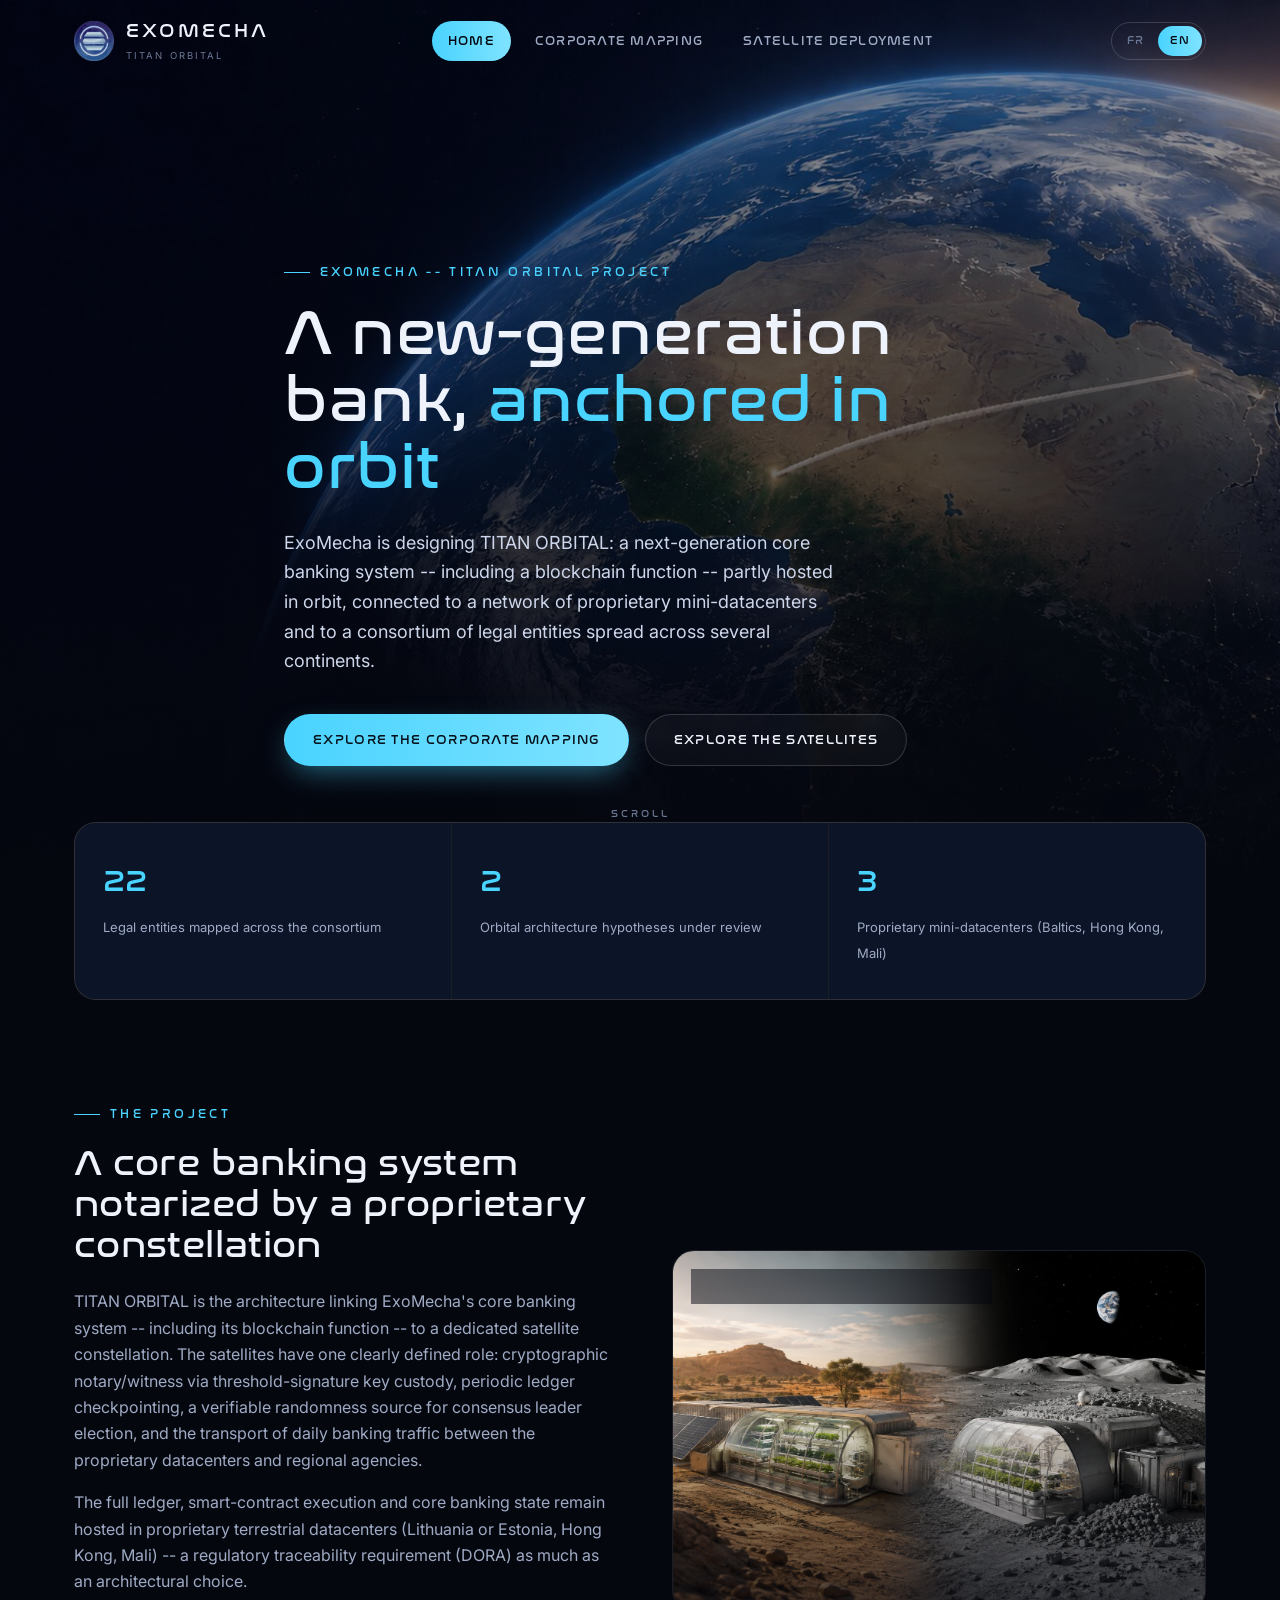
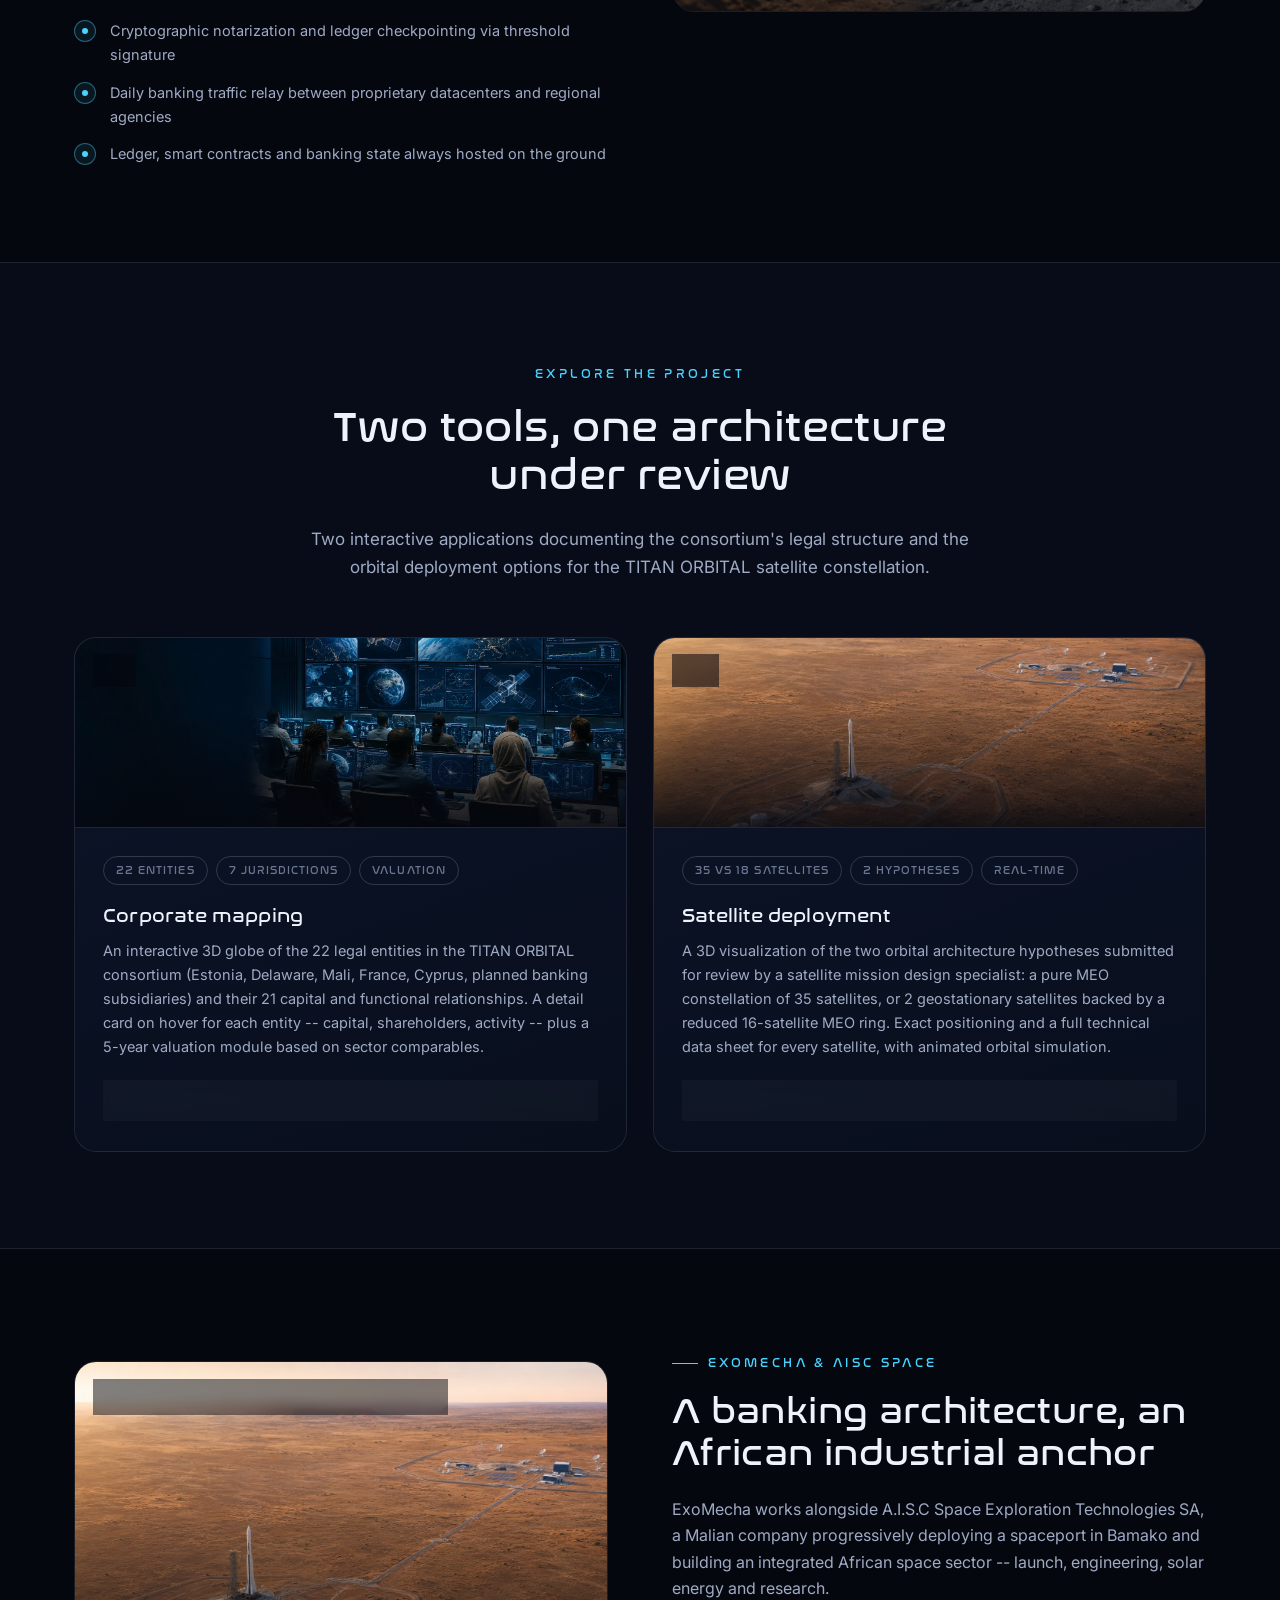
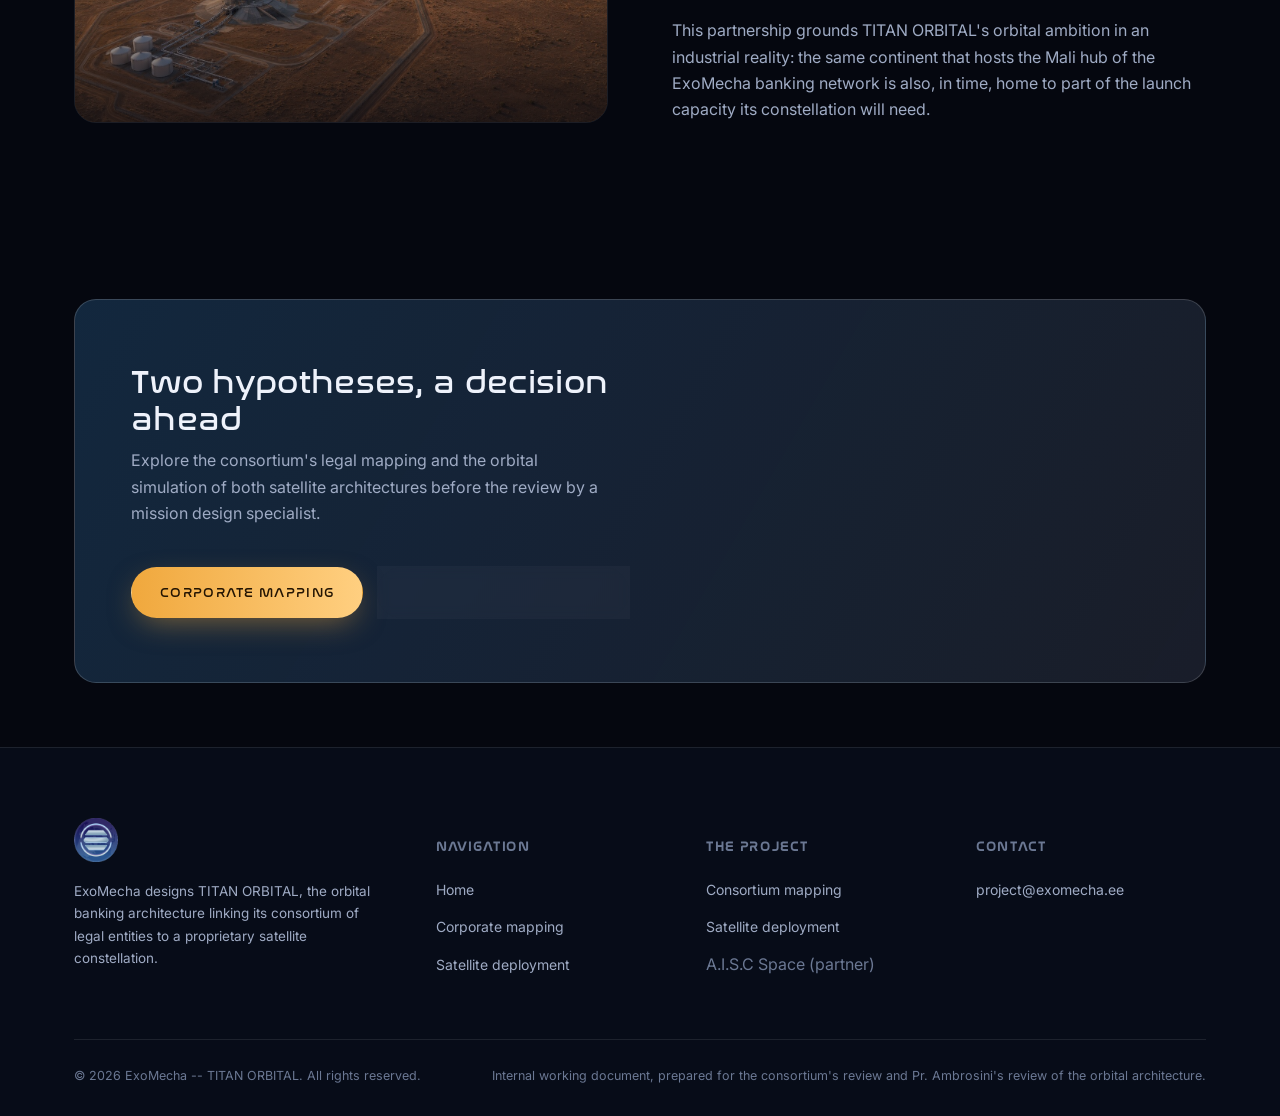
==== en/index.html @ da2b10bd "Add files via upload" ====
<!DOCTYPE html>
<html lang="en">
<head>
<meta charset="UTF-8">
<meta name="viewport" content="width=device-width, initial-scale=1.0">
<title>ExoMecha -- TITAN ORBITAL: an orbital banking infrastructure</title>
<meta name="description" content="ExoMecha designs TITAN ORBITAL, an orbital banking architecture linking a consortium of legal entities to a proprietary satellite constellation. Corporate mapping and 3D visualization of the two deployment hypotheses.">
<meta property="og:title" content="ExoMecha -- TITAN ORBITAL: an orbital banking infrastructure">
<meta property="og:description" content="ExoMecha designs TITAN ORBITAL, an orbital banking architecture linking a consortium of legal entities to a proprietary satellite constellation. Corporate mapping and 3D visualization of the two deployment hypotheses.">
<meta property="og:type" content="website">
<meta property="og:image" content="../assets/img/earth-launch.jpg">
<link rel="icon" type="image/png" href="../assets/img/exomecha-logo.png">
<link rel="preconnect" href="https://fonts.googleapis.com">
<link rel="preconnect" href="https://fonts.gstatic.com" crossorigin>
<link href="https://fonts.googleapis.com/css2?family=Inter:wght@400;500;600;700&display=swap" rel="stylesheet">
<link rel="stylesheet" href="../assets/css/style.css">
</head>
<body>
<!-- ============ HEADER ============ -->
<header class="site-header">
  <div class="container">
    <a href="index.html" class="brand">
      <img src="../assets/img/exomecha-logo.png" alt="ExoMecha" class="brand-logo">
      <span>
        <span class="brand-word font-display">EXOMECHA</span>
        <span class="brand-sub">Titan Orbital</span>
      </span>
    </a>

    <nav class="nav-links">
      <a href="index.html" class="active">Home</a>
      <a href="cartography.html">Corporate Mapping</a>
      <a href="satellites.html">Satellite Deployment</a>
    </nav>

    <div class="nav-cta">
      <div class="lang-switch">
        <a href="../index.html">FR</a>
        <a href="index.html" class="is-active">EN</a>
      </div>
      <button class="nav-toggle" aria-label="Open menu" aria-expanded="false">
        <span></span><span></span><span></span>
      </button>
    </div>
  </div>
</header>

<!-- ============ HERO ============ -->
<section class="hero">
  <div class="hero-bg" style="background-image:url('../assets/img/earth-launch.jpg');"></div>
  <div class="container hero-inner">
    <div class="eyebrow">ExoMecha -- TITAN ORBITAL Project</div>
    <h1 class="font-display">A new-generation bank, <span class="accent">anchored in orbit</span></h1>
    <p class="lead">ExoMecha is designing TITAN ORBITAL: a next-generation core banking system -- including a blockchain function -- partly hosted in orbit, connected to a network of proprietary mini-datacenters and to a consortium of legal entities spread across several continents.</p>
    <div class="hero-actions">
      <a href="cartography.html" class="btn btn-primary">Explore the corporate mapping</a>
      <a href="satellites.html" class="btn btn-ghost">Explore the satellites</a>
    </div>
  </div>
  <div class="hero-scroll">
    <span>Scroll</span>
    <span class="line"></span>
  </div>
</section>

<!-- ============ STATS ============ -->
<div class="container">
  <div class="stats-bar" data-reveal>
    <div class="stat-cell">
      <span class="num font-display">22</span>
      <span class="label">Legal entities mapped across the consortium</span>
    </div>
    <div class="stat-cell">
      <span class="num font-display">2</span>
      <span class="label">Orbital architecture hypotheses under review</span>
    </div>
    <div class="stat-cell">
      <span class="num font-display">3</span>
      <span class="label">Proprietary mini-datacenters (Baltics, Hong Kong, Mali)</span>
    </div>
  </div>
</div>

<!-- ============ MISSION ============ -->
<section class="section">
  <div class="container">
    <div class="split">
      <div class="split-body" data-reveal>
        <div class="eyebrow">The project</div>
        <h2 class="font-display">A core banking system notarized by a proprietary constellation</h2>
        <p>TITAN ORBITAL is the architecture linking ExoMecha's core banking system -- including its blockchain function -- to a dedicated satellite constellation. The satellites have one clearly defined role: cryptographic notary/witness via threshold-signature key custody, periodic ledger checkpointing, a verifiable randomness source for consensus leader election, and the transport of daily banking traffic between the proprietary datacenters and regional agencies.</p>
        <p>The full ledger, smart-contract execution and core banking state remain hosted in proprietary terrestrial datacenters (Lithuania or Estonia, Hong Kong, Mali) -- a regulatory traceability requirement (DORA) as much as an architectural choice.</p>
        <ul class="checklist">
          <li><span class="dot"></span> Cryptographic notarization and ledger checkpointing via threshold signature</li>
          <li><span class="dot"></span> Daily banking traffic relay between proprietary datacenters and regional agencies</li>
          <li><span class="dot"></span> Ledger, smart contracts and banking state always hosted on the ground</li>
        </ul>
      </div>
      <div class="split-media" data-reveal>
        <span class="frame-tag">Earth and orbital infrastructure</span>
        <img src="../assets/img/research-earth-moon.jpg" alt="Earth and Moon, orbital infrastructure reference" loading="lazy">
      </div>
    </div>
  </div>
</section>

<!-- ============ TOOLS ============ -->
<section class="section section--alt" id="tools">
  <div class="container">
    <div class="section-head center" data-reveal>
      <div class="eyebrow">Explore the project</div>
      <h2 class="font-display">Two tools, one architecture under review</h2>
      <p>Two interactive applications documenting the consortium's legal structure and the orbital deployment options for the TITAN ORBITAL satellite constellation.</p>
    </div>

    <div class="tool-grid" data-reveal>
      <a href="cartography.html" class="tool-card">
        <div class="tool-card-media">
          <span class="tool-card-num">01</span>
          <img src="../assets/img/control-room.jpg" alt="Consortium corporate mapping" loading="lazy">
        </div>
        <div class="tool-card-body">
          <div class="tool-card-meta"><span>22 entities</span><span>7 jurisdictions</span><span>Valuation</span></div>
          <h3>Corporate mapping</h3>
          <p>An interactive 3D globe of the 22 legal entities in the TITAN ORBITAL consortium (Estonia, Delaware, Mali, France, Cyprus, planned banking subsidiaries) and their 21 capital and functional relationships. A detail card on hover for each entity -- capital, shareholders, activity -- plus a 5-year valuation module based on sector comparables.</p>
          <span class="btn btn-ghost btn-sm">Open the corporate mapping</span>
        </div>
      </a>

      <a href="satellites.html" class="tool-card">
        <div class="tool-card-media">
          <span class="tool-card-num">02</span>
          <img src="../assets/img/spaceport.jpg" alt="Satellite deployment 3D visualization" loading="lazy">
        </div>
        <div class="tool-card-body">
          <div class="tool-card-meta"><span>35 vs 18 satellites</span><span>2 hypotheses</span><span>Real-time</span></div>
          <h3>Satellite deployment</h3>
          <p>A 3D visualization of the two orbital architecture hypotheses submitted for review by a satellite mission design specialist: a pure MEO constellation of 35 satellites, or 2 geostationary satellites backed by a reduced 16-satellite MEO ring. Exact positioning and a full technical data sheet for every satellite, with animated orbital simulation.</p>
          <span class="btn btn-ghost btn-sm">Open the satellites</span>
        </div>
      </a>
    </div>
  </div>
</section>

<!-- ============ PARTNERSHIP ============ -->
<section class="section">
  <div class="container">
    <div class="split reverse">
      <div class="split-body" data-reveal>
        <div class="eyebrow">ExoMecha &amp; AISC Space</div>
        <h2 class="font-display">A banking architecture, an African industrial anchor</h2>
        <p>ExoMecha works alongside A.I.S.C Space Exploration Technologies SA, a Malian company progressively deploying a spaceport in Bamako and building an integrated African space sector -- launch, engineering, solar energy and research.</p>
        <p>This partnership grounds TITAN ORBITAL's orbital ambition in an industrial reality: the same continent that hosts the Mali hub of the ExoMecha banking network is also, in time, home to part of the launch capacity its constellation will need.</p>
      </div>
      <div class="split-media" data-reveal>
        <span class="frame-tag">Spaceport projection -- AISC Space, Mali</span>
        <img src="../assets/img/spaceport.jpg" alt="Spaceport infrastructure projection in Mali" loading="lazy">
      </div>
    </div>
  </div>
</section>

<!-- ============ CTA ============ -->
<section class="section--tight">
  <div class="container">
    <div class="cta-banner" data-reveal>
      <div>
        <h2 class="font-display">Two hypotheses, a decision ahead</h2>
        <p>Explore the consortium's legal mapping and the orbital simulation of both satellite architectures before the review by a mission design specialist.</p>
      </div>
      <div class="cta-actions">
        <a href="cartography.html" class="btn btn-gold">Corporate mapping</a>
        <a href="satellites.html" class="btn btn-ghost">Satellite deployment</a>
      </div>
    </div>
  </div>
</section>
<!-- ============ FOOTER ============ -->
<footer class="site-footer">
  <div class="container">
    <div class="footer-top">
      <div class="footer-brand">
        <a href="index.html" class="brand">
          <img src="../assets/img/exomecha-logo.png" alt="ExoMecha" class="brand-logo">
        </a>
        <p>ExoMecha designs TITAN ORBITAL, the orbital banking architecture linking its consortium of legal entities to a proprietary satellite constellation.</p>
      </div>

      <div class="footer-col">
        <h5>Navigation</h5>
        <ul>
          <li><a href="index.html">Home</a></li>
          <li><a href="cartography.html">Corporate mapping</a></li>
          <li><a href="satellites.html">Satellite deployment</a></li>
        </ul>
      </div>

      <div class="footer-col">
        <h5>The project</h5>
        <ul>
          <li><a href="cartography.html">Consortium mapping</a></li>
          <li><a href="satellites.html">Satellite deployment</a></li>
          <li><span style="color:var(--text-faint);">A.I.S.C Space (partner)</span></li>
        </ul>
      </div>

      <div class="footer-col">
        <h5>Contact</h5>
        <ul>
          <li><a href="mailto:project@exomecha.ee">project@exomecha.ee</a></li>
        </ul>
      </div>
    </div>

    <div class="footer-bottom">
      <span>&copy; <span id="year">2026</span> ExoMecha -- TITAN ORBITAL. All rights reserved.</span>
      <span>Internal working document, prepared for the consortium's review and Pr. Ambrosini's review of the orbital architecture.</span>
    </div>
  </div>
</footer>

<button class="to-top" aria-label="Back to top">
  <svg viewBox="0 0 24 24" fill="none" stroke="currentColor" stroke-width="2" stroke-linecap="round" stroke-linejoin="round"><path d="m18 15-6-6-6 6"/></svg>
</button>

<script src="../assets/js/script.js"></script>
</body>
</html>
---- assets/css/style.css ----
/* ==========================================================================
   ExoMecha — TITAN ORBITAL — Design System
   (derived from the A.I.S.C Space Exploration Technologies design system —
   same visual identity, extended with a few components for the two
   embedded tools: tool cards, the iframe panel, and the FR/EN tool notice)
   ========================================================================== */

@font-face {
  font-family: "Nasalization";
  src: url("../fonts/nasalizationrg.otf") format("opentype");
  font-weight: 400;
  font-style: normal;
  font-display: swap;
}

:root {
  /* Surfaces */
  --bg: #05070f;
  --bg-soft: #070c18;
  --panel: #0c1428;
  --panel-2: #101c38;
  --border: rgba(255, 255, 255, 0.09);
  --border-strong: rgba(255, 255, 255, 0.16);

  /* Text */
  --text: #eef2fb;
  --text-muted: #9fabc4;
  --text-faint: #6b7893;

  /* Brand accents */
  --cyan: #49d3ff;
  --cyan-dim: #1f8fc2;
  --gold: #f0a83d;
  --gold-dim: #b97a24;

  /* Gradients */
  --grad-hero: linear-gradient(180deg, rgba(5, 7, 15, 0.35) 0%, rgba(5, 7, 15, 0.55) 45%, #05070f 100%);
  --grad-panel: linear-gradient(160deg, #0c1428 0%, #080e1c 100%);
  --grad-accent: linear-gradient(90deg, var(--cyan) 0%, #7fe3ff 100%);

  /* Type */
  --font-display: "Nasalization", "Eurostile", "Segoe UI", sans-serif;
  --font-body: "Inter", -apple-system, BlinkMacSystemFont, "Segoe UI", Roboto, sans-serif;

  /* Layout */
  --container: 1180px;
  --radius-sm: 8px;
  --radius-md: 14px;
  --radius-lg: 22px;
  --shadow-soft: 0 20px 50px -20px rgba(0, 0, 0, 0.6);
}

/* ---------- Reset ---------- */
* , *::before, *::after { box-sizing: border-box; }
html { scroll-behavior: smooth; }
body {
  margin: 0;
  background: var(--bg);
  color: var(--text);
  font-family: var(--font-body);
  font-size: 16px;
  line-height: 1.65;
  -webkit-font-smoothing: antialiased;
  overflow-x: hidden;
}
img { max-width: 100%; display: block; }
a { color: inherit; text-decoration: none; }
ul { list-style: none; margin: 0; padding: 0; }
h1, h2, h3, h4 { margin: 0 0 .6em; font-weight: 400; line-height: 1.15; letter-spacing: .01em; }
p { margin: 0 0 1em; color: var(--text-muted); }
button { font-family: inherit; cursor: pointer; }

.font-display { font-family: var(--font-display); }

/* ---------- Background texture ---------- */
body {
  background-image:
    radial-gradient(ellipse 900px 500px at 15% -10%, rgba(73, 211, 255, 0.10), transparent 60%),
    radial-gradient(ellipse 700px 500px at 90% 10%, rgba(240, 168, 61, 0.07), transparent 55%),
    var(--bg);
  background-attachment: fixed;
}

/* ---------- Container / Section ---------- */
.container { max-width: var(--container); margin: 0 auto; padding: 0 24px; }
.section { padding: 96px 0; position: relative; }
.section--tight { padding: 64px 0; }
.section--alt { background: var(--bg-soft); border-top: 1px solid var(--border); border-bottom: 1px solid var(--border); }

.eyebrow {
  display: inline-flex;
  align-items: center;
  gap: 10px;
  font-family: var(--font-display);
  font-size: 12px;
  letter-spacing: .28em;
  text-transform: uppercase;
  color: var(--cyan);
  margin-bottom: 18px;
}
.eyebrow::before {
  content: "";
  width: 26px;
  height: 1px;
  background: var(--cyan);
  display: inline-block;
}

.section-head { max-width: 680px; margin-bottom: 56px; }
.section-head h2 { font-size: clamp(28px, 3.6vw, 42px); }
.section-head p { font-size: 17px; }
.section-head.center { margin-left: auto; margin-right: auto; text-align: center; }
.section-head.center .eyebrow { justify-content: center; }
.section-head.center .eyebrow::before { display: none; }

/* ---------- Buttons ---------- */
.btn {
  display: inline-flex;
  align-items: center;
  gap: 10px;
  padding: 14px 28px;
  border-radius: 999px;
  font-family: var(--font-display);
  font-size: 13px;
  letter-spacing: .1em;
  text-transform: uppercase;
  border: 1px solid transparent;
  transition: transform .25s ease, box-shadow .25s ease, background .25s ease, border-color .25s ease, color .25s ease;
  white-space: nowrap;
}
.btn:hover { transform: translateY(-2px); }
.btn-primary {
  background: var(--grad-accent);
  color: #06111c;
  box-shadow: 0 10px 30px -8px rgba(73, 211, 255, 0.55);
}
.btn-primary:hover { box-shadow: 0 16px 36px -10px rgba(73, 211, 255, 0.7); }
.btn-ghost {
  background: rgba(255,255,255,0.03);
  color: var(--text);
  border-color: var(--border-strong);
  backdrop-filter: blur(6px);
}
.btn-ghost:hover { border-color: var(--cyan); color: var(--cyan); }
.btn-gold {
  background: linear-gradient(90deg, var(--gold), #ffcf80);
  color: #241503;
  box-shadow: 0 10px 30px -8px rgba(240, 168, 61, 0.5);
}
.btn-sm { padding: 10px 20px; font-size: 11px; }

/* ---------- Header / Nav ---------- */
.site-header {
  position: fixed;
  top: 0; left: 0; right: 0;
  z-index: 100;
  padding: 18px 0;
  transition: background .3s ease, padding .3s ease, border-color .3s ease;
  border-bottom: 1px solid transparent;
}
.site-header.is-scrolled {
  background: rgba(5, 7, 15, 0.86);
  backdrop-filter: blur(14px);
  padding: 12px 0;
  border-color: var(--border);
}
.site-header .container { display: flex; align-items: center; justify-content: space-between; gap: 24px; }

.brand { display: flex; align-items: center; gap: 12px; }
.brand-mark {
  width: 40px; height: 40px;
  border-radius: 10px;
  display: flex; align-items: center; justify-content: center;
  background: linear-gradient(160deg, var(--panel-2), var(--panel));
  border: 1px solid var(--border-strong);
  flex: none;
}
.brand-mark svg { width: 22px; height: 22px; }
.brand-word { font-family: var(--font-display); font-size: 19px; letter-spacing: .16em; line-height: 1; }
.brand-sub { display: block; font-family: var(--font-body); font-size: 9.5px; letter-spacing: .22em; color: var(--text-faint); margin-top: 4px; text-transform: uppercase; }

.brand-logo { height: 40px; width: auto; display: block; }
.footer-brand .brand-logo { height: 44px; }

.nav-links { display: flex; align-items: center; gap: 8px; }
.nav-links a {
  font-family: var(--font-display);
  font-size: 12.5px;
  letter-spacing: .1em;
  text-transform: uppercase;
  color: var(--text-muted);
  padding: 10px 16px;
  border-radius: 999px;
  transition: color .2s ease, background .2s ease;
}
.nav-links a:hover { color: var(--text); background: rgba(255,255,255,0.05); }
.nav-links a.active { color: var(--bg); background: var(--grad-accent); }

.lang-switch {
  display: flex; align-items: center;
  border: 1px solid var(--border-strong);
  border-radius: 999px;
  padding: 3px;
  gap: 2px;
  flex: none;
}
.lang-switch a {
  font-family: var(--font-display);
  font-size: 11px;
  letter-spacing: .08em;
  padding: 6px 12px;
  border-radius: 999px;
  color: var(--text-faint);
  transition: color .2s ease, background .2s ease;
}
.lang-switch a:hover { color: var(--text); }
.lang-switch a.is-active { color: var(--bg); background: var(--grad-accent); }

.nav-cta { display: flex; align-items: center; gap: 14px; }
.nav-toggle {
  display: none;
  flex-direction: column;
  gap: 5px;
  background: none;
  border: 1px solid var(--border-strong);
  border-radius: 8px;
  padding: 10px;
}
.nav-toggle span { width: 20px; height: 2px; background: var(--text); display: block; transition: transform .25s ease, opacity .25s ease; }

/* ---------- Hero ---------- */
.hero {
  position: relative;
  min-height: 100vh;
  display: flex;
  align-items: center;
  padding-top: 120px;
  overflow: hidden;
}
.hero-bg {
  position: absolute; inset: 0;
  background-size: cover;
  background-position: center 62%;
  z-index: 0;
}
.hero-bg::after {
  content: "";
  position: absolute; inset: 0;
  background: var(--grad-hero);
}
.hero-inner { position: relative; z-index: 2; max-width: 760px; }
.hero-inner h1 {
  font-family: var(--font-display);
  font-size: clamp(34px, 5.4vw, 62px);
  line-height: 1.08;
  margin-bottom: 26px;
}
.hero-inner h1 .accent { color: var(--cyan); }
.hero-inner .lead { font-size: 18px; max-width: 560px; color: #cdd6ea; }
.hero-actions { display: flex; gap: 16px; margin-top: 38px; flex-wrap: wrap; }

.hero-scroll {
  position: absolute; bottom: 34px; left: 50%; transform: translateX(-50%);
  z-index: 2;
  display: flex; flex-direction: column; align-items: center; gap: 10px;
  font-family: var(--font-display);
  font-size: 10px; letter-spacing: .3em; text-transform: uppercase;
  color: var(--text-faint);
}
.hero-scroll .line { width: 1px; height: 34px; background: linear-gradient(var(--cyan), transparent); animation: scrollpulse 2s ease-in-out infinite; }
@keyframes scrollpulse { 0%,100% { opacity: .3; } 50% { opacity: 1; } }

/* Page header (non-home hero) */
.page-hero {
  position: relative;
  padding: 190px 0 90px;
  overflow: hidden;
}
.page-hero .hero-bg { background-position: center 55%; }
.page-hero-inner { position: relative; z-index: 2; max-width: 700px; }
.page-hero h1 { font-family: var(--font-display); font-size: clamp(30px, 4.4vw, 46px); }
.breadcrumb { font-size: 12px; letter-spacing: .18em; text-transform: uppercase; color: var(--text-faint); margin-bottom: 18px; }
.breadcrumb .sep { margin: 0 8px; color: var(--cyan); }

/* ---------- Stats ---------- */
.stats-bar {
  display: grid;
  grid-template-columns: repeat(3, 1fr);
  gap: 1px;
  background: var(--border);
  border: 1px solid var(--border);
  border-radius: var(--radius-lg);
  overflow: hidden;
  margin-top: -78px;
  position: relative;
  z-index: 5;
}
.stat-cell { background: var(--panel); padding: 34px 28px; }
.stat-cell .num { font-family: var(--font-display); font-size: clamp(22px, 2.6vw, 30px); color: var(--cyan); display: block; margin-bottom: 6px; }
.stat-cell .label { font-size: 13px; color: var(--text-muted); }

/* ---------- Cards ---------- */
.grid { display: grid; gap: 26px; }
.grid-3 { grid-template-columns: repeat(3, 1fr); }
.grid-2 { grid-template-columns: repeat(2, 1fr); }

.card {
  background: var(--grad-panel);
  border: 1px solid var(--border);
  border-radius: var(--radius-lg);
  padding: 34px 30px;
  transition: border-color .25s ease, transform .25s ease, box-shadow .25s ease;
  position: relative;
}
.card:hover { border-color: var(--border-strong); transform: translateY(-4px); box-shadow: var(--shadow-soft); }
.card-icon {
  width: 52px; height: 52px;
  border-radius: 14px;
  display: flex; align-items: center; justify-content: center;
  background: rgba(73, 211, 255, 0.08);
  border: 1px solid rgba(73, 211, 255, 0.25);
  margin-bottom: 22px;
}
.card-icon svg { width: 26px; height: 26px; stroke: var(--cyan); }
.card h3 { font-family: var(--font-display); font-size: 17px; letter-spacing: .02em; margin-bottom: 12px; }
.card p { font-size: 14.5px; margin-bottom: 0; }
.card .tag {
  display: inline-block;
  font-family: var(--font-display);
  font-size: 10px;
  letter-spacing: .16em;
  text-transform: uppercase;
  color: var(--gold);
  margin-bottom: 14px;
}

/* Split section */
.split {
  display: grid;
  grid-template-columns: 1fr 1fr;
  gap: 64px;
  align-items: center;
}
.split-media { position: relative; border-radius: var(--radius-lg); overflow: hidden; border: 1px solid var(--border); }
.split-media img { width: 100%; height: 100%; object-fit: cover; min-height: 360px; }
.split-media::after {
  content: "";
  position: absolute; inset: 0;
  background: linear-gradient(180deg, transparent 40%, rgba(5,7,15,0.7) 100%);
  pointer-events: none;
}
.split-media .frame-tag {
  position: absolute; top: 18px; left: 18px; z-index: 2;
  font-family: var(--font-display);
  font-size: 10px; letter-spacing: .2em; text-transform: uppercase;
  padding: 8px 14px;
  border: 1px solid rgba(255,255,255,0.25);
  border-radius: 999px;
  background: rgba(5,7,15,0.5);
  backdrop-filter: blur(6px);
}
.split-body h2 { font-family: var(--font-display); font-size: clamp(26px, 3.2vw, 36px); }
.split.reverse { direction: rtl; }
.split.reverse > * { direction: ltr; }

.checklist { margin-top: 24px; display: flex; flex-direction: column; gap: 14px; }
.checklist li { display: flex; gap: 14px; align-items: flex-start; font-size: 14.5px; color: var(--text-muted); }
.checklist .dot {
  flex: none; width: 22px; height: 22px; border-radius: 50%;
  border: 1px solid rgba(73,211,255,0.4);
  background: rgba(73,211,255,0.08);
  display: flex; align-items: center; justify-content: center;
  margin-top: 1px;
}
.checklist .dot::after { content: ""; width: 6px; height: 6px; border-radius: 50%; background: var(--cyan); }

/* ---------- Timeline / activities list ---------- */
.activity-groups { display: grid; grid-template-columns: repeat(2, 1fr); gap: 22px; margin-top: 10px; }
.activity-group {
  border: 1px solid var(--border);
  border-radius: var(--radius-md);
  padding: 26px 28px;
  background: rgba(255,255,255,0.015);
}
.activity-group h4 {
  font-family: var(--font-display);
  font-size: 14px; letter-spacing: .06em;
  color: var(--cyan);
  margin-bottom: 16px;
  display: flex; align-items: center; gap: 10px;
}
.activity-group h4::before { content: ""; width: 8px; height: 8px; background: var(--cyan); border-radius: 2px; display: inline-block; }
.activity-group ul { display: flex; flex-direction: column; gap: 10px; }
.activity-group li { font-size: 14px; color: var(--text-muted); padding-left: 18px; position: relative; }
.activity-group li::before { content: "—"; position: absolute; left: 0; color: var(--text-faint); }

/* ---------- Values ---------- */
.values-grid { display: grid; grid-template-columns: repeat(4, 1fr); gap: 22px; }
.value-item { text-align: center; padding: 10px; }
.value-item .num { font-family: var(--font-display); font-size: 34px; color: rgba(255,255,255,0.14); display: block; margin-bottom: 10px; }
.value-item h4 { font-family: var(--font-display); font-size: 15px; margin-bottom: 10px; }
.value-item p { font-size: 13.5px; }

/* ---------- Partners ---------- */
.partners-grid { display: grid; grid-template-columns: repeat(2, 1fr); gap: 26px; }
.partner-card {
  display: flex;
  align-items: center;
  gap: 30px;
  background: var(--grad-panel);
  border: 1px solid var(--border);
  border-radius: var(--radius-lg);
  padding: 34px;
  transition: border-color .25s ease, transform .25s ease;
}
.partner-card:hover { border-color: var(--border-strong); transform: translateY(-4px); }
.partner-logo {
  flex: none;
  width: 132px; height: 110px;
  display: flex; align-items: center; justify-content: center;
  border-radius: var(--radius-md);
  background: rgba(255,255,255,0.03);
  border: 1px solid var(--border);
}
.partner-logo img { max-width: 88px; max-height: 78px; object-fit: contain; }
.partner-body .tag { margin-bottom: 10px; }
.partner-body h3 { font-family: var(--font-display); font-size: 17px; margin-bottom: 10px; }
.partner-body p { font-size: 14px; margin-bottom: 0; }

/* ---------- Team ---------- */
.team-grid { display: grid; grid-template-columns: repeat(3, 1fr); gap: 26px; }
.team-card {
  border: 1px solid var(--border);
  border-radius: var(--radius-lg);
  overflow: hidden;
  background: var(--grad-panel);
  transition: transform .25s ease, border-color .25s ease;
}
.team-card:hover { transform: translateY(-4px); border-color: var(--border-strong); }
.team-avatar {
  height: 380px;
  display: flex; align-items: center; justify-content: center;
  background: radial-gradient(circle at 30% 20%, rgba(73,211,255,0.16), transparent 60%), var(--panel-2);
  border-bottom: 1px solid var(--border);
  position: relative;
  overflow: hidden;
}
.team-avatar::before {
  content: "";
  position: absolute; inset: 0;
  background-image: radial-gradient(rgba(255,255,255,0.06) 1px, transparent 1px);
  background-size: 16px 16px;
  opacity: .5;
}
.team-avatar .photo {
  position: relative; z-index: 1;
  width: 100%; height: 100%;
  object-fit: cover;
  object-position: center 22%;
}
.team-avatar .initials {
  font-family: var(--font-display);
  font-size: 56px;
  letter-spacing: .06em;
  color: var(--text);
  position: relative; z-index: 1;
  width: 136px; height: 136px;
  display: flex; align-items: center; justify-content: center;
  border-radius: 50%;
  border: 1px solid rgba(73,211,255,0.4);
  background: rgba(5,7,15,0.55);
}
.team-body { padding: 26px 26px 30px; }
.team-role { font-family: var(--font-display); font-size: 11px; letter-spacing: .16em; text-transform: uppercase; color: var(--gold); margin-bottom: 8px; }
.team-body h3 { font-family: var(--font-display); font-size: 19px; margin-bottom: 10px; }
.team-body p { font-size: 13.5px; margin-bottom: 16px; }
.team-contact { display: flex; flex-direction: column; gap: 8px; font-size: 13px; color: var(--text-muted); }
.team-contact a { display: flex; align-items: center; gap: 10px; transition: color .2s ease; }
.team-contact a:hover { color: var(--cyan); }
.team-contact svg { width: 15px; height: 15px; stroke: var(--cyan); flex: none; }

/* ---------- Media banner (full-bleed image with caption) ---------- */
.media-banner {
  position: relative;
  border-radius: var(--radius-lg);
  overflow: hidden;
  border: 1px solid var(--border);
  min-height: 420px;
  display: flex;
  align-items: flex-end;
}
.media-banner img {
  position: absolute; inset: 0;
  width: 100%; height: 100%;
  object-fit: cover;
}
.media-banner::after {
  content: "";
  position: absolute; inset: 0;
  background: linear-gradient(0deg, rgba(5,7,15,0.92) 0%, rgba(5,7,15,0.35) 45%, rgba(5,7,15,0.05) 100%);
}
.media-banner-body {
  position: relative; z-index: 2;
  padding: 44px 46px;
  max-width: 620px;
}
.media-banner-body .eyebrow { margin-bottom: 14px; }
.media-banner-body h2 { font-family: var(--font-display); font-size: clamp(22px, 2.6vw, 30px); }
.media-banner-body p { font-size: 15px; margin-bottom: 0; }

/* ---------- CTA banner ---------- */
.cta-banner {
  border-radius: var(--radius-lg);
  border: 1px solid var(--border-strong);
  padding: 64px 56px;
  background: linear-gradient(120deg, rgba(73,211,255,0.10), rgba(240,168,61,0.06)), var(--panel);
  display: flex; align-items: center; justify-content: space-between; gap: 40px;
  flex-wrap: wrap;
  position: relative;
  overflow: hidden;
}
.cta-banner h2 { font-family: var(--font-display); font-size: clamp(24px, 3vw, 32px); margin-bottom: 10px; max-width: 520px; }
.cta-banner p { margin-bottom: 0; max-width: 480px; }
.cta-actions { display: flex; gap: 14px; flex-wrap: wrap; }

/* ---------- Contact page ---------- */
.contact-grid { display: grid; grid-template-columns: .85fr 1.15fr; gap: 48px; align-items: start; }
.contact-card {
  border: 1px solid var(--border);
  border-radius: var(--radius-lg);
  padding: 34px;
  background: var(--grad-panel);
}
.contact-list { display: flex; flex-direction: column; gap: 22px; margin-top: 22px; }
.contact-list .item { display: flex; gap: 16px; }
.contact-list .icon {
  width: 44px; height: 44px; flex: none;
  border-radius: 12px;
  display: flex; align-items: center; justify-content: center;
  background: rgba(73,211,255,0.08);
  border: 1px solid rgba(73,211,255,0.25);
}
.contact-list .icon svg { width: 20px; height: 20px; stroke: var(--cyan); }
.contact-list .label { font-family: var(--font-display); font-size: 11px; letter-spacing: .14em; text-transform: uppercase; color: var(--text-faint); margin-bottom: 4px; }
.contact-list .value { font-size: 15px; color: var(--text); }
.contact-list .value a:hover { color: var(--cyan); }
.contact-list .value small { display: block; font-size: 13px; color: var(--text-muted); margin-top: 2px; }

.contact-people { margin-top: 30px; padding-top: 26px; border-top: 1px solid var(--border); display: flex; flex-direction: column; gap: 16px; }
.contact-people .person { display: flex; justify-content: space-between; align-items: baseline; gap: 12px; font-size: 14px; flex-wrap: wrap; }
.contact-people .person .name { color: var(--text); }
.contact-people .person .role { color: var(--text-faint); font-size: 12px; }
.contact-people .person a { color: var(--cyan); white-space: nowrap; }

.form-card {
  border: 1px solid var(--border);
  border-radius: var(--radius-lg);
  padding: 40px;
  background: var(--grad-panel);
}
.form-row { display: grid; grid-template-columns: 1fr 1fr; gap: 18px; margin-bottom: 18px; }
.field { display: flex; flex-direction: column; gap: 8px; }
.field.full { grid-column: 1 / -1; }
.field label { font-family: var(--font-display); font-size: 11px; letter-spacing: .12em; text-transform: uppercase; color: var(--text-faint); }
.field input, .field select, .field textarea {
  background: rgba(255,255,255,0.03);
  border: 1px solid var(--border-strong);
  border-radius: var(--radius-sm);
  padding: 13px 16px;
  color: var(--text);
  font-family: var(--font-body);
  font-size: 14.5px;
  transition: border-color .2s ease, background .2s ease;
}
.field input:focus, .field select:focus, .field textarea:focus {
  outline: none; border-color: var(--cyan); background: rgba(73,211,255,0.04);
}
.field textarea { resize: vertical; min-height: 120px; }
.form-note { font-size: 12.5px; color: var(--text-faint); margin-top: 14px; }
.form-status { font-size: 13.5px; margin-top: 14px; display: none; }
.form-status.show { display: block; }

.map-embed { border-radius: var(--radius-lg); overflow: hidden; border: 1px solid var(--border); margin-top: 26px; filter: grayscale(.3) contrast(1.05); }
.map-embed iframe { width: 100%; height: 280px; border: 0; display: block; }

/* ---------- Footer ---------- */
.site-footer { border-top: 1px solid var(--border); padding: 70px 0 30px; background: var(--bg-soft); }
.footer-top { display: grid; grid-template-columns: 1.4fr 1fr 1fr 1fr; gap: 40px; margin-bottom: 56px; }
.footer-brand p { font-size: 13.5px; max-width: 300px; margin-top: 18px; }
.footer-col h5 { font-family: var(--font-display); font-size: 12px; letter-spacing: .14em; text-transform: uppercase; color: var(--text-faint); margin-bottom: 18px; }
.footer-col ul { display: flex; flex-direction: column; gap: 11px; }
.footer-col a { font-size: 14px; color: var(--text-muted); transition: color .2s ease; }
.footer-col a:hover { color: var(--cyan); }
.footer-bottom {
  padding-top: 26px; border-top: 1px solid var(--border);
  display: flex; justify-content: space-between; align-items: center; gap: 20px; flex-wrap: wrap;
  font-size: 12.5px; color: var(--text-faint);
}
.social-row { display: flex; gap: 10px; }
.social-row a {
  width: 36px; height: 36px; border-radius: 50%;
  border: 1px solid var(--border-strong);
  display: flex; align-items: center; justify-content: center;
  transition: border-color .2s ease, color .2s ease;
}
.social-row a:hover { border-color: var(--cyan); color: var(--cyan); }
.social-row svg { width: 16px; height: 16px; }

/* ---------- Back to top ---------- */
.to-top {
  position: fixed; right: 26px; bottom: 26px; z-index: 90;
  width: 46px; height: 46px; border-radius: 50%;
  background: var(--panel); border: 1px solid var(--border-strong);
  display: flex; align-items: center; justify-content: center;
  opacity: 0; visibility: hidden; transform: translateY(10px);
  transition: opacity .25s ease, transform .25s ease, visibility .25s ease, border-color .2s ease;
}
.to-top.show { opacity: 1; visibility: visible; transform: translateY(0); }
.to-top:hover { border-color: var(--cyan); }
.to-top svg { width: 18px; height: 18px; stroke: var(--cyan); }

/* ---------- Reveal animation ---------- */
[data-reveal] { opacity: 0; transform: translateY(24px); transition: opacity .7s ease, transform .7s ease; }
[data-reveal].is-visible { opacity: 1; transform: translateY(0); }

/* ---------- Responsive ---------- */
@media (max-width: 980px) {
  .nav-links { display: none; }
  .nav-toggle { display: flex; }
  .split, .contact-grid { grid-template-columns: 1fr; }
  .split.reverse { direction: ltr; }
  .split-media img { min-height: 280px; }
  .grid-3 { grid-template-columns: repeat(2, 1fr); }
  .activity-groups { grid-template-columns: 1fr; }
  .partners-grid { grid-template-columns: 1fr; }
  .values-grid { grid-template-columns: repeat(2, 1fr); }
  .team-grid { grid-template-columns: 1fr; max-width: 420px; margin: 0 auto; }
  .stats-bar { grid-template-columns: 1fr; margin-top: 40px; }
  .footer-top { grid-template-columns: 1fr 1fr; }
}

@media (max-width: 640px) {
  .section { padding: 64px 0; }
  .grid-3, .grid-2 { grid-template-columns: 1fr; }
  .partner-card { flex-direction: column; text-align: center; }
  .partner-card .tag { display: block; }
  .form-row { grid-template-columns: 1fr; }
  .cta-banner { padding: 42px 26px; flex-direction: column; align-items: flex-start; }
  .footer-top { grid-template-columns: 1fr; gap: 32px; }
  .footer-bottom { flex-direction: column; align-items: flex-start; gap: 14px; }
  .page-hero { padding: 150px 0 60px; }
  .hero { min-height: 92vh; }
  .values-grid { grid-template-columns: 1fr; }

  /* Mobile nav panel */
  .nav-links {
    display: flex;
    flex-direction: column;
    position: fixed;
    top: 72px; left: 16px; right: 16px;
    background: rgba(7,12,24,0.98);
    border: 1px solid var(--border);
    border-radius: var(--radius-md);
    padding: 14px;
    gap: 4px;
    opacity: 0; visibility: hidden; transform: translateY(-10px);
    transition: opacity .25s ease, transform .25s ease, visibility .25s ease;
    backdrop-filter: blur(16px);
  }
  .nav-links.open { opacity: 1; visibility: visible; transform: translateY(0); }
  .nav-links a { padding: 14px 16px; }
  .nav-cta .btn-ghost { display: none; }
}

/* ---------- Tool cards (homepage "onglets") ---------- */
.tool-grid { display: grid; grid-template-columns: repeat(2, 1fr); gap: 26px; }
.tool-card {
  display: flex;
  flex-direction: column;
  background: var(--grad-panel);
  border: 1px solid var(--border);
  border-radius: var(--radius-lg);
  overflow: hidden;
  transition: border-color .25s ease, transform .25s ease, box-shadow .25s ease;
}
.tool-card:hover { border-color: var(--border-strong); transform: translateY(-4px); box-shadow: var(--shadow-soft); }
.tool-card-media { position: relative; height: 190px; overflow: hidden; border-bottom: 1px solid var(--border); }
.tool-card-media img { width: 100%; height: 100%; object-fit: cover; }
.tool-card-media::after {
  content: "";
  position: absolute; inset: 0;
  background: linear-gradient(180deg, rgba(5,7,15,0.05) 40%, rgba(5,7,15,0.85) 100%);
}
.tool-card-num {
  position: absolute; top: 16px; left: 18px; z-index: 2;
  font-family: var(--font-display); font-size: 11px; letter-spacing: .2em; text-transform: uppercase;
  color: var(--cyan);
  padding: 6px 12px; border-radius: 999px;
  background: rgba(5,7,15,0.55); border: 1px solid rgba(255,255,255,0.18); backdrop-filter: blur(6px);
}
.tool-card-body { padding: 28px 28px 30px; display: flex; flex-direction: column; flex: 1; }
.tool-card-body h3 { font-family: var(--font-display); font-size: 19px; margin-bottom: 12px; }
.tool-card-body p { font-size: 14.5px; margin-bottom: 22px; flex: 1; }
.tool-card-meta { display: flex; flex-wrap: wrap; gap: 8px; margin-bottom: 20px; }
.tool-card-meta span {
  font-family: var(--font-display); font-size: 10.5px; letter-spacing: .1em; text-transform: uppercase;
  color: var(--text-faint); border: 1px solid var(--border-strong); border-radius: 999px; padding: 5px 12px;
}

/* ---------- Embedded tool panel (iframe) ---------- */
.tool-panel {
  position: relative;
  border-radius: var(--radius-lg);
  overflow: hidden;
  border: 1px solid var(--border);
  background: #05070f;
  height: 85vh;
  min-height: 560px;
  max-height: 880px;
}
.tool-panel iframe { width: 100%; height: 100%; border: 0; display: block; background: #05070f; }
.tool-panel-bar {
  display: flex; align-items: center; justify-content: space-between; gap: 14px; flex-wrap: wrap;
  margin-bottom: 14px;
}
.tool-panel-bar .frame-tag { position: static; }
.lang-note {
  display: inline-flex; align-items: center; gap: 8px;
  font-size: 12.5px; color: var(--text-faint);
  border: 1px solid var(--border-strong); border-radius: 999px;
  padding: 7px 14px;
}
.lang-note strong { color: var(--gold); font-weight: 400; font-family: var(--font-display); font-size: 10.5px; letter-spacing: .1em; text-transform: uppercase; }

/* ---------- Methodology list (tool pages) ---------- */
.method-list { display: flex; flex-direction: column; gap: 16px; margin-top: 10px; }
.method-item { display: flex; gap: 16px; }
.method-item .idx {
  flex: none; width: 34px; height: 34px; border-radius: 50%;
  border: 1px solid rgba(73,211,255,0.35); background: rgba(73,211,255,0.06);
  display: flex; align-items: center; justify-content: center;
  font-family: var(--font-display); font-size: 13px; color: var(--cyan);
}
.method-item p { margin-bottom: 0; font-size: 14px; }
.method-item strong { color: var(--text); }

@media (max-width: 980px) {
  .tool-grid { grid-template-columns: 1fr; }
}
@media (max-width: 640px) {
  .tool-panel { height: 74vh; min-height: 440px; }
}
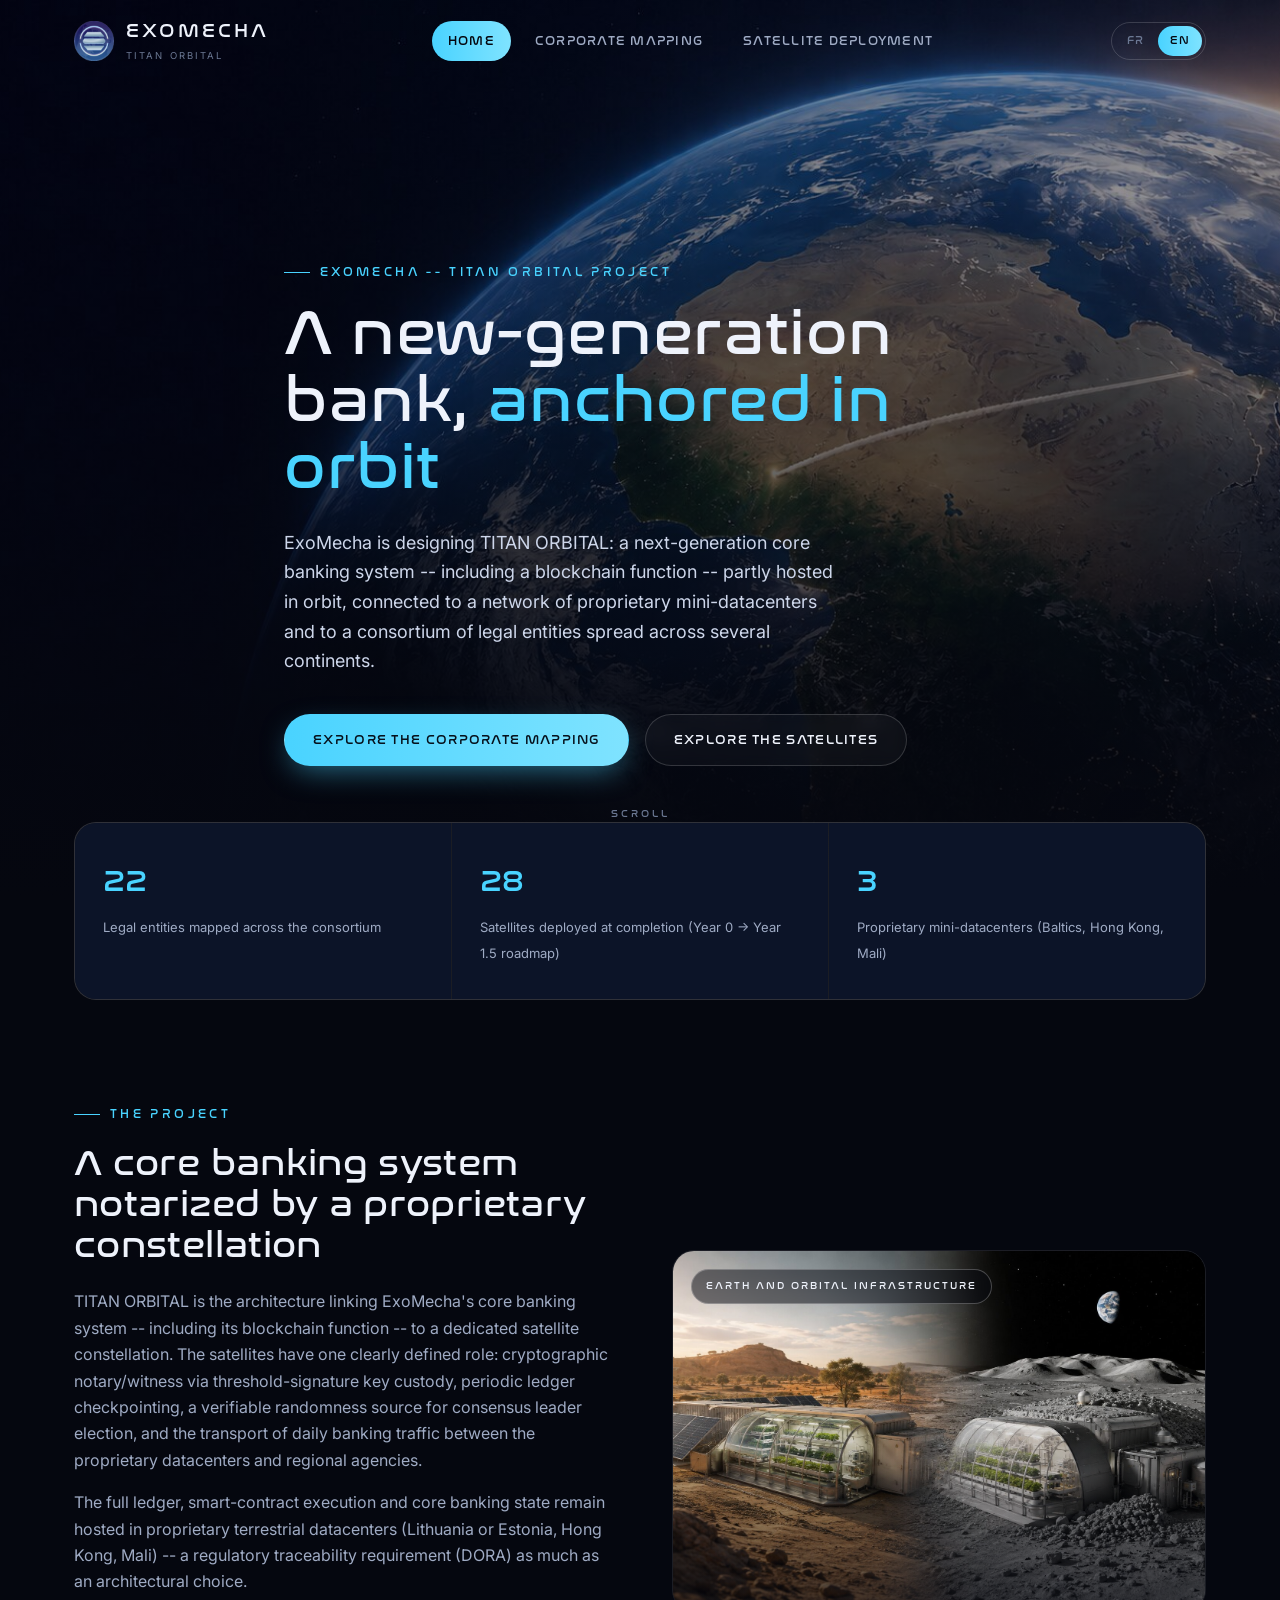
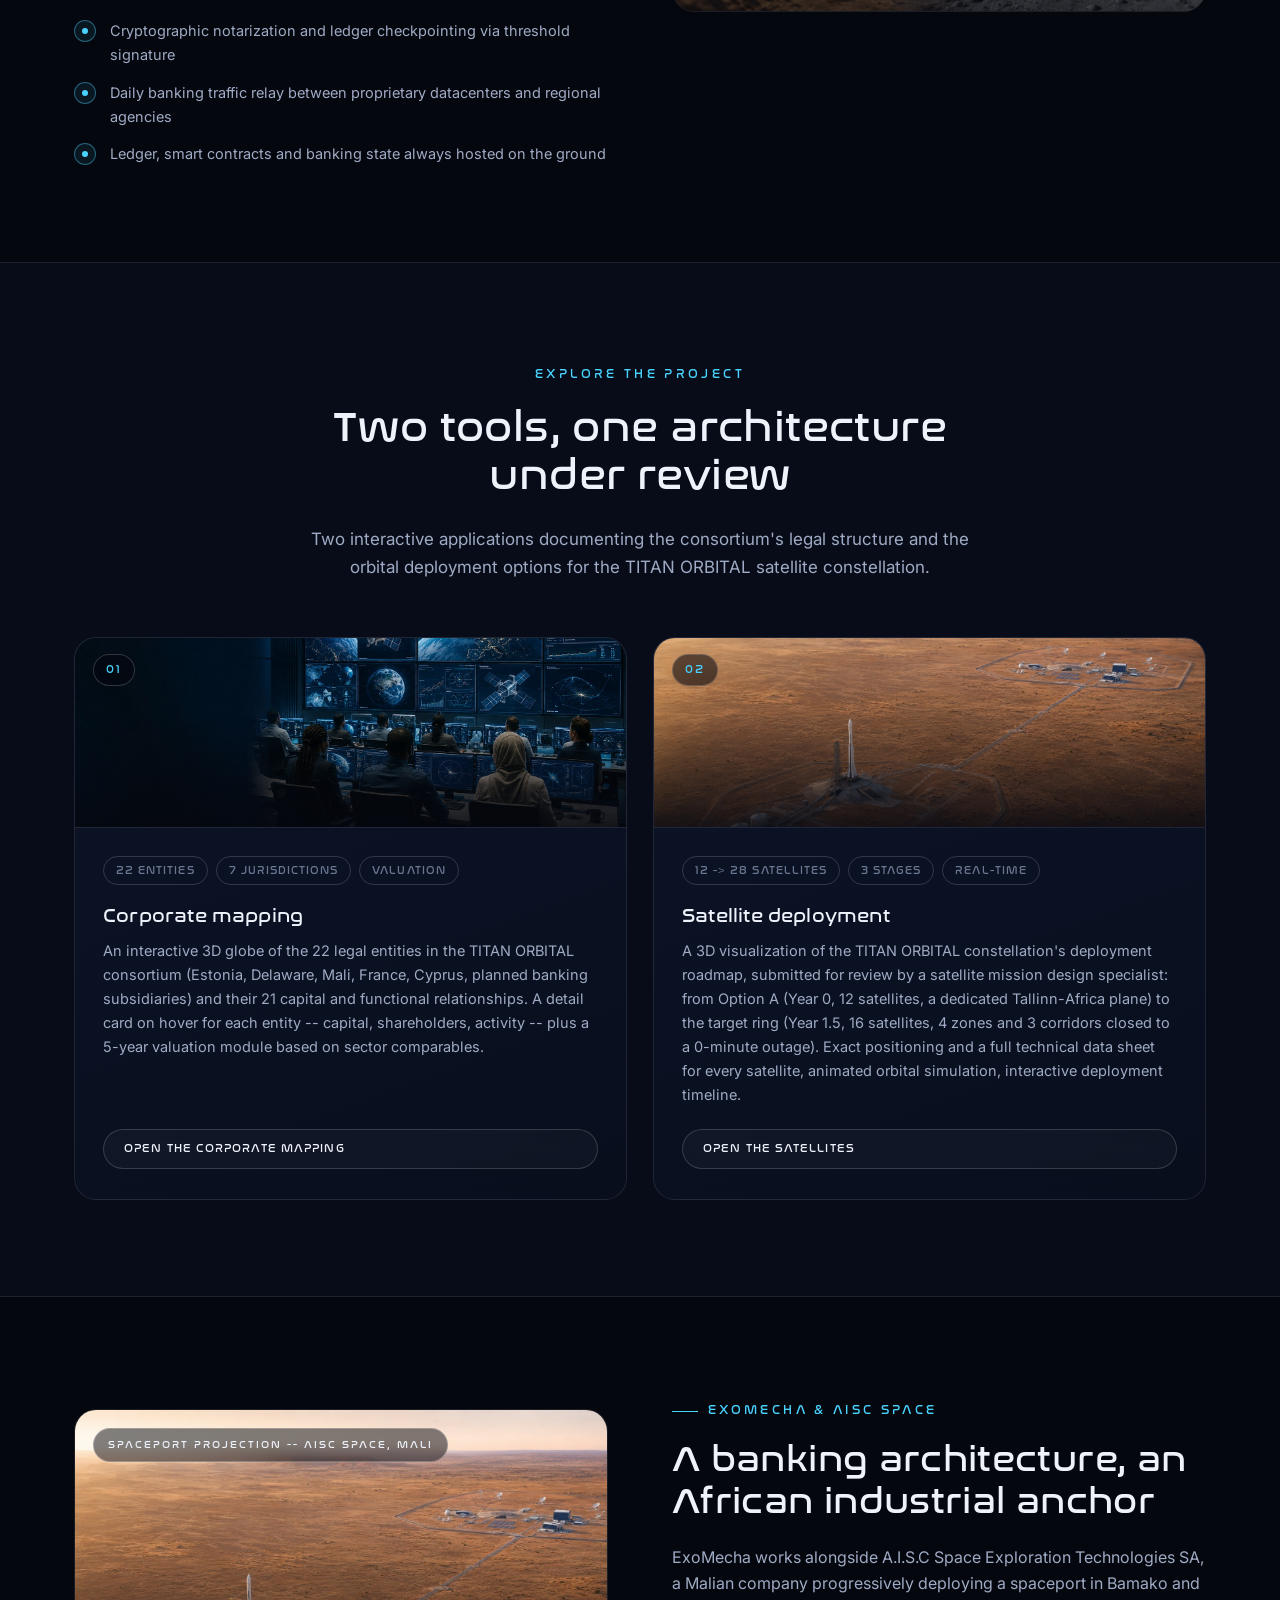
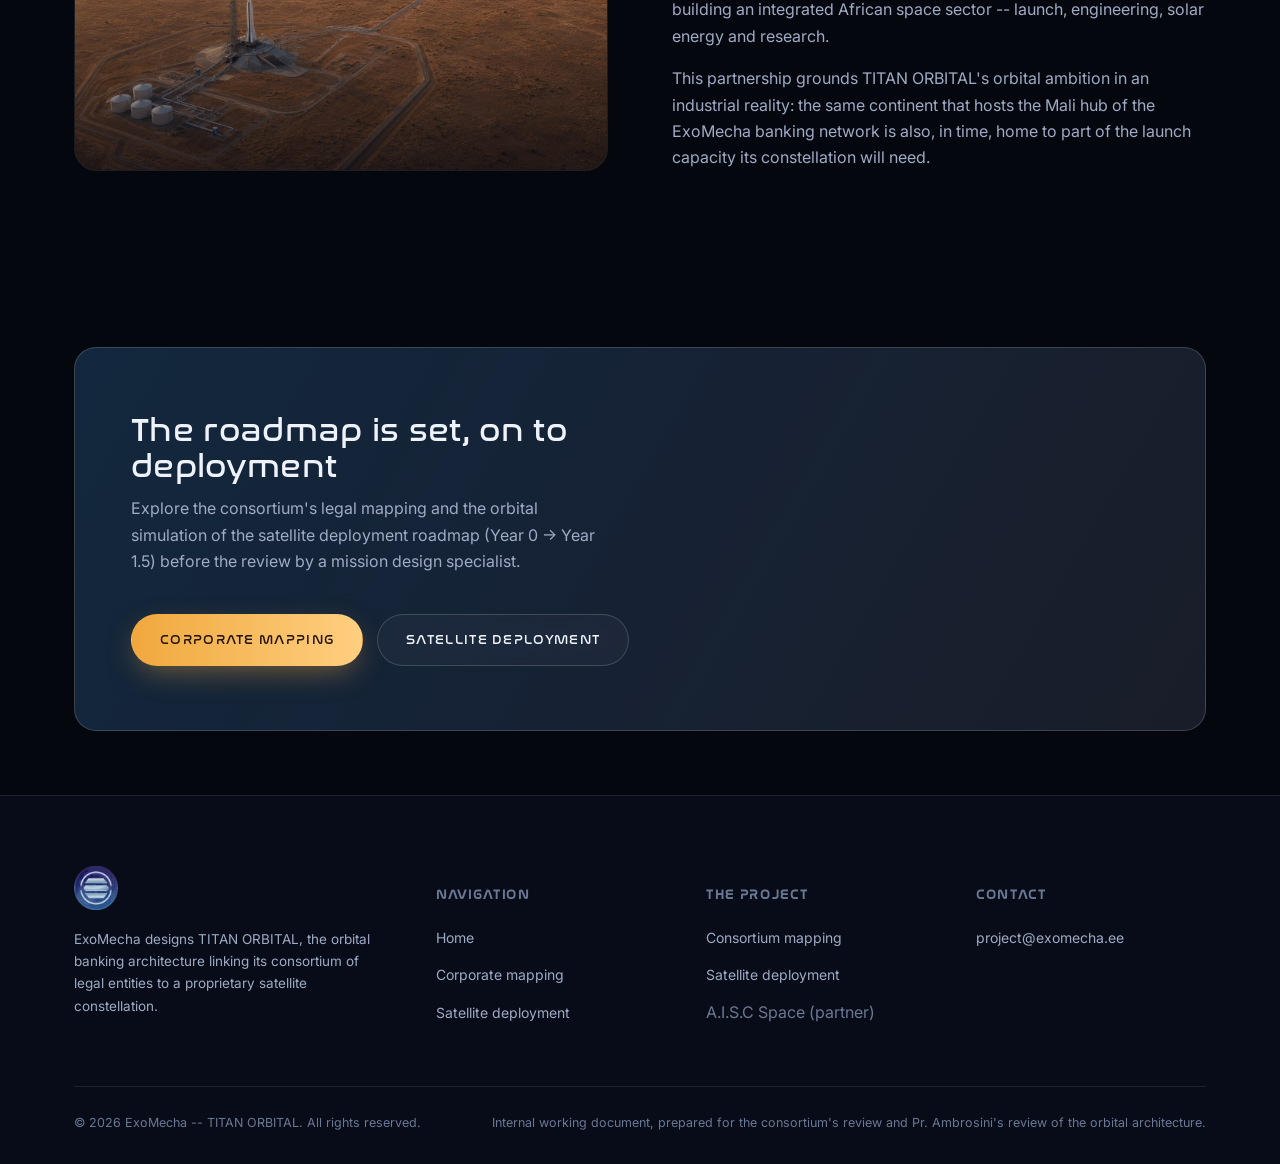
==== commit db22c6f7: "Update descriptions and statistics in index.html" ====
--- a/en/index.html
+++ b/en/index.html
@@ -4,9 +4,9 @@
 <meta charset="UTF-8">
 <meta name="viewport" content="width=device-width, initial-scale=1.0">
 <title>ExoMecha -- TITAN ORBITAL: an orbital banking infrastructure</title>
-<meta name="description" content="ExoMecha designs TITAN ORBITAL, an orbital banking architecture linking a consortium of legal entities to a proprietary satellite constellation. Corporate mapping and 3D visualization of the two deployment hypotheses.">
+<meta name="description" content="ExoMecha designs TITAN ORBITAL, an orbital banking architecture linking a consortium of legal entities to a proprietary satellite constellation. Corporate mapping and 3D visualization of the satellite deployment roadmap.">
 <meta property="og:title" content="ExoMecha -- TITAN ORBITAL: an orbital banking infrastructure">
-<meta property="og:description" content="ExoMecha designs TITAN ORBITAL, an orbital banking architecture linking a consortium of legal entities to a proprietary satellite constellation. Corporate mapping and 3D visualization of the two deployment hypotheses.">
+<meta property="og:description" content="ExoMecha designs TITAN ORBITAL, an orbital banking architecture linking a consortium of legal entities to a proprietary satellite constellation. Corporate mapping and 3D visualization of the satellite deployment roadmap.">
 <meta property="og:type" content="website">
 <meta property="og:image" content="../assets/img/earth-launch.jpg">
 <link rel="icon" type="image/png" href="../assets/img/exomecha-logo.png">
@@ -71,8 +71,8 @@
       <span class="label">Legal entities mapped across the consortium</span>
     </div>
     <div class="stat-cell">
-      <span class="num font-display">2</span>
-      <span class="label">Orbital architecture hypotheses under review</span>
+      <span class="num font-display">28</span>
+      <span class="label">Satellites deployed at completion (Year 0 -&gt; Year 1.5 roadmap)</span>
     </div>
     <div class="stat-cell">
       <span class="num font-display">3</span>
@@ -133,9 +133,9 @@
           <img src="../assets/img/spaceport.jpg" alt="Satellite deployment 3D visualization" loading="lazy">
         </div>
         <div class="tool-card-body">
-          <div class="tool-card-meta"><span>35 vs 18 satellites</span><span>2 hypotheses</span><span>Real-time</span></div>
+          <div class="tool-card-meta"><span>12 -&gt; 28 satellites</span><span>3 stages</span><span>Real-time</span></div>
           <h3>Satellite deployment</h3>
-          <p>A 3D visualization of the two orbital architecture hypotheses submitted for review by a satellite mission design specialist: a pure MEO constellation of 35 satellites, or 2 geostationary satellites backed by a reduced 16-satellite MEO ring. Exact positioning and a full technical data sheet for every satellite, with animated orbital simulation.</p>
+          <p>A 3D visualization of the TITAN ORBITAL constellation's deployment roadmap, submitted for review by a satellite mission design specialist: from Option A (Year 0, 12 satellites, a dedicated Tallinn-Africa plane) to the target ring (Year 1.5, 16 satellites, 4 zones and 3 corridors closed to a 0-minute outage). Exact positioning and a full technical data sheet for every satellite, animated orbital simulation, interactive deployment timeline.</p>
           <span class="btn btn-ghost btn-sm">Open the satellites</span>
         </div>
       </a>
@@ -166,8 +166,8 @@
   <div class="container">
     <div class="cta-banner" data-reveal>
       <div>
-        <h2 class="font-display">Two hypotheses, a decision ahead</h2>
-        <p>Explore the consortium's legal mapping and the orbital simulation of both satellite architectures before the review by a mission design specialist.</p>
+        <h2 class="font-display">The roadmap is set, on to deployment</h2>
+        <p>Explore the consortium's legal mapping and the orbital simulation of the satellite deployment roadmap (Year 0 -&gt; Year 1.5) before the review by a mission design specialist.</p>
       </div>
       <div class="cta-actions">
         <a href="cartography.html" class="btn btn-gold">Corporate mapping</a>
